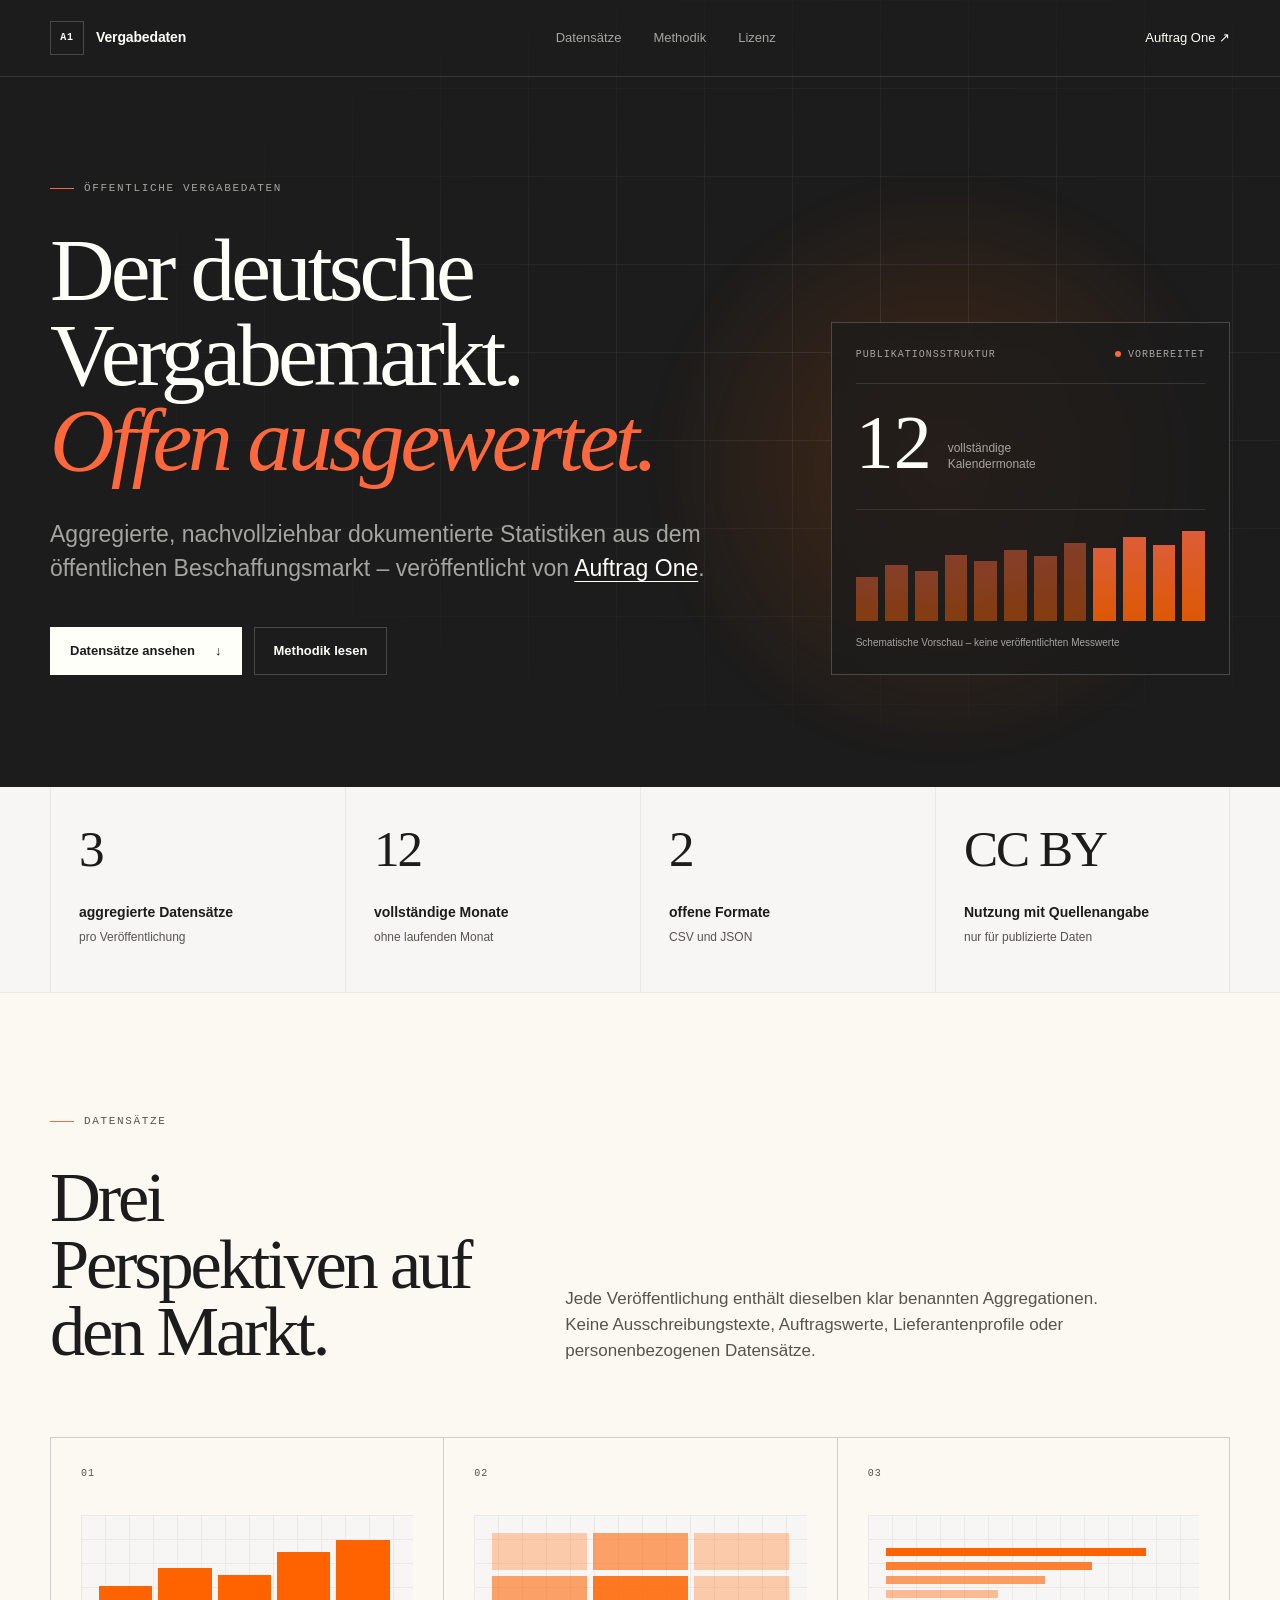
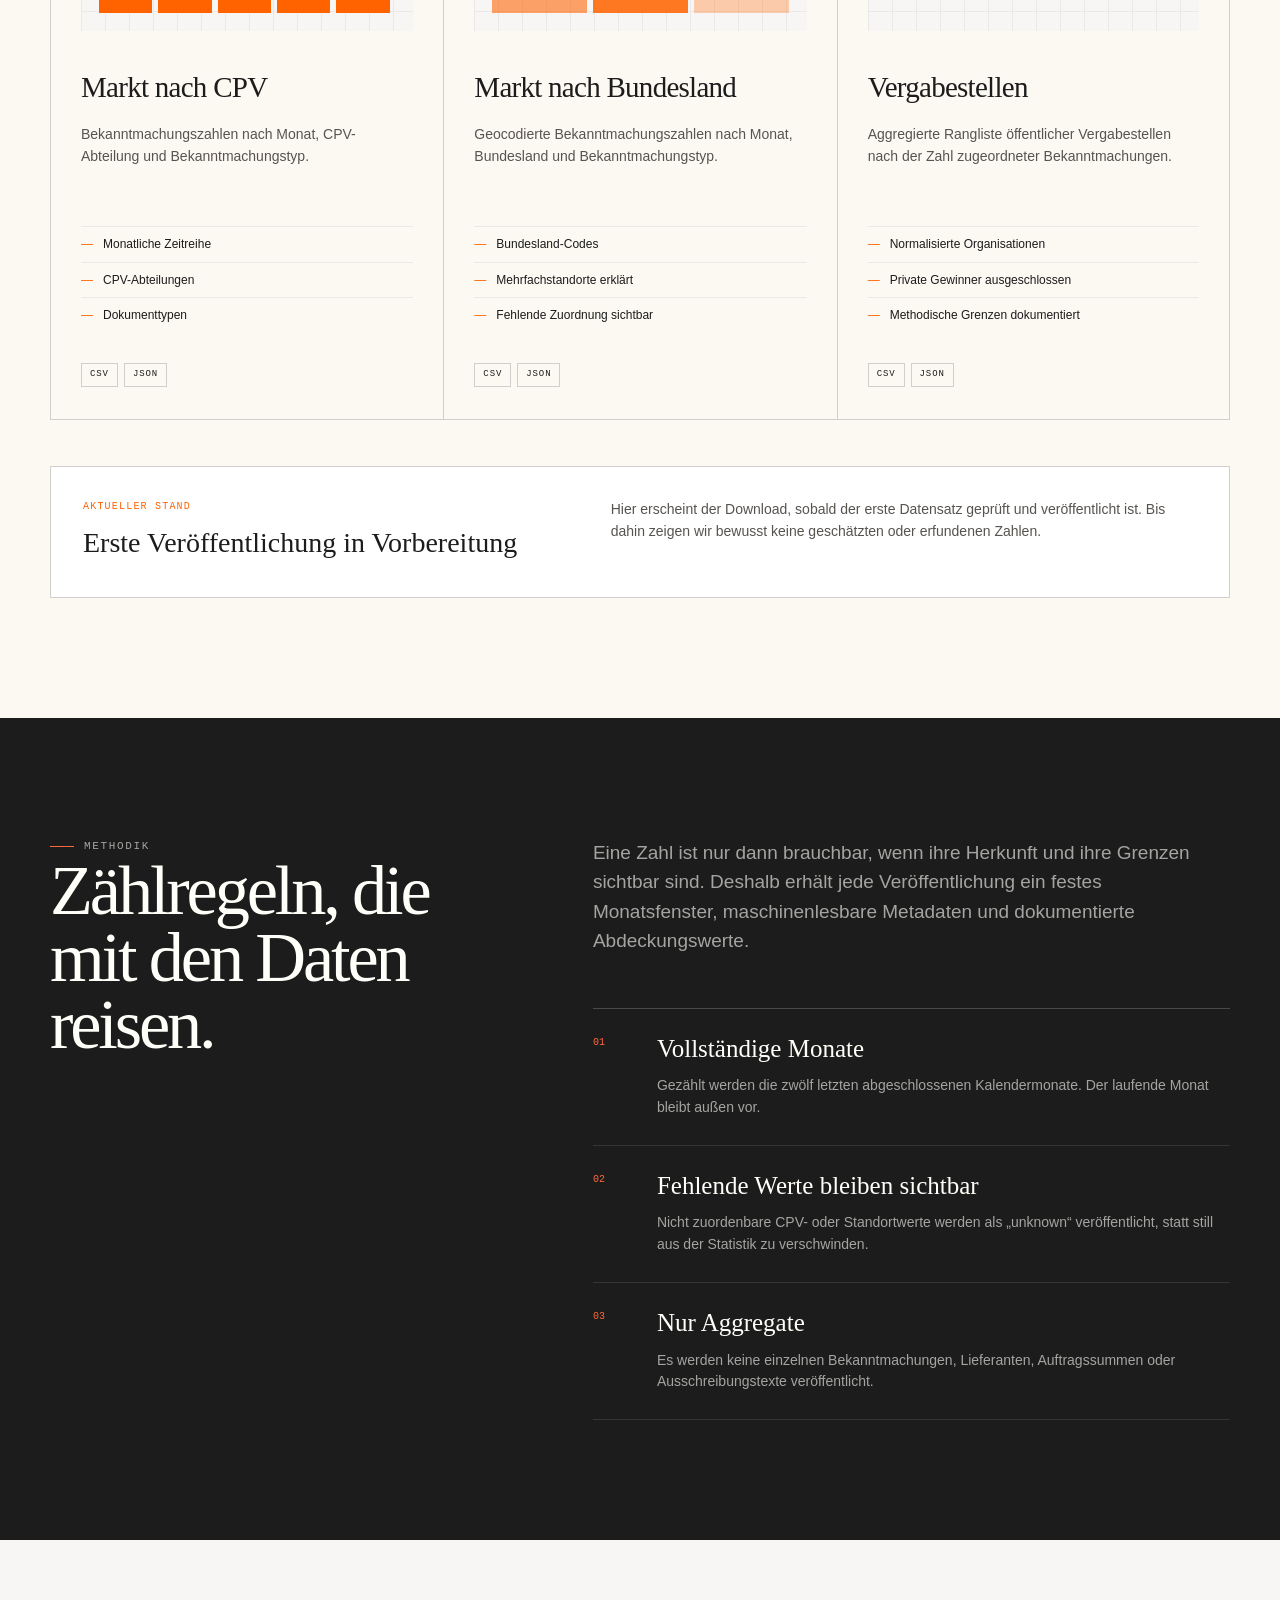
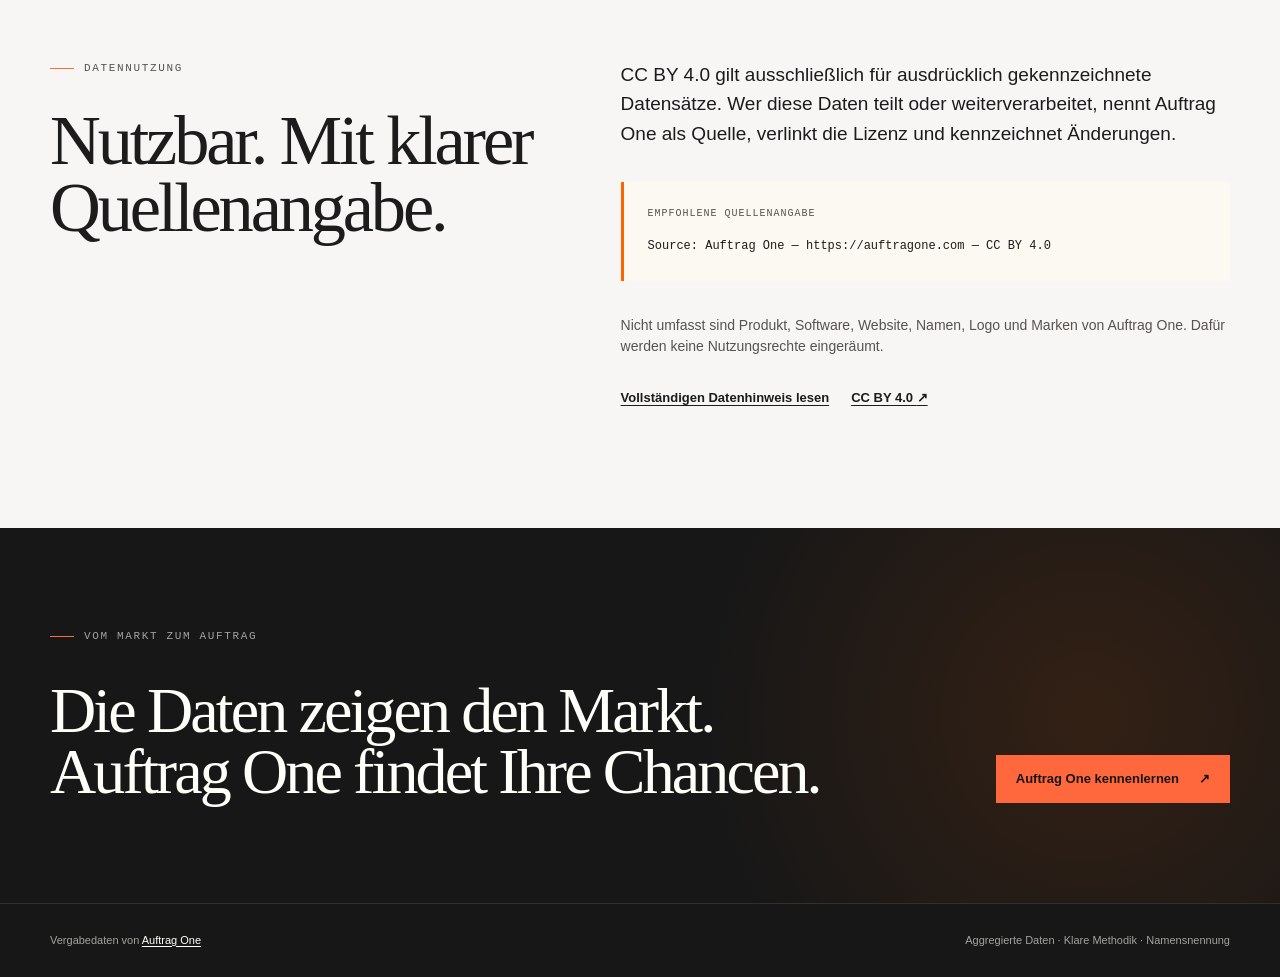
==== index.html @ c35f7dbf "feat: publish Vergabedaten website" ====
<!doctype html>
<html lang="de">
  <head>
    <meta charset="utf-8">
    <meta name="viewport" content="width=device-width, initial-scale=1">
    <title>Vergabedaten – Öffentliche Beschaffung in Zahlen | Auftrag One</title>
    <meta
      name="description"
      content="Offene, aggregierte Vergabedaten zum deutschen Beschaffungsmarkt: Monats-, CPV-, Bundesland- und Vergabestellen-Statistiken von Auftrag One."
    >
    <meta name="robots" content="index, follow, max-image-preview:large">
    <meta name="theme-color" content="#1c1c1c">
    <link rel="icon" href="data:,">
    <link
      rel="canonical"
      href="https://auftrag-one.github.io/vergabedaten/"
    >
    <link rel="stylesheet" href="./styles.css">
    <meta property="og:type" content="website">
    <meta property="og:locale" content="de_DE">
    <meta property="og:site_name" content="Auftrag One Vergabedaten">
    <meta
      property="og:title"
      content="Vergabedaten – Öffentliche Beschaffung in Zahlen"
    >
    <meta
      property="og:description"
      content="Offene, aggregierte Statistiken zum deutschen Vergabemarkt."
    >
    <meta
      property="og:url"
      content="https://auftrag-one.github.io/vergabedaten/"
    >
  </head>
  <body>
    <a class="skip-link" href="#main-content">Zum Inhalt springen</a>

    <header class="site-header" data-tone="ink">
      <div class="shell header-inner">
        <a class="wordmark" href="./" aria-label="Vergabedaten Startseite">
          <span class="wordmark-mark" aria-hidden="true">A1</span>
          <span>Vergabedaten</span>
        </a>

        <nav aria-label="Hauptnavigation">
          <a href="#daten">Datensätze</a>
          <a href="#methodik">Methodik</a>
          <a href="#lizenz">Lizenz</a>
        </nav>

        <a class="product-link" href="https://auftragone.com">
          Auftrag One <span aria-hidden="true">↗</span>
        </a>
      </div>
    </header>

    <main id="main-content">
      <section class="hero" data-tone="ink">
        <div class="hero-grid" aria-hidden="true"></div>
        <div class="hero-glow" aria-hidden="true"></div>

        <div class="shell hero-layout">
          <div class="hero-copy">
            <p class="eyebrow"><span></span> Öffentliche Vergabedaten</p>
            <h1>
              Der deutsche Vergabemarkt.
              <em>Offen ausgewertet.</em>
            </h1>
            <p class="lede">
              Aggregierte, nachvollziehbar dokumentierte Statistiken aus dem
              öffentlichen Beschaffungsmarkt – veröffentlicht von
              <a href="https://auftragone.com">Auftrag One</a>.
            </p>
            <div class="hero-actions">
              <a class="button button-solid" href="#daten">
                Datensätze ansehen <span aria-hidden="true">↓</span>
              </a>
              <a class="button button-ghost" href="#methodik">
                Methodik lesen
              </a>
            </div>
          </div>

          <div class="data-preview" aria-label="Umfang einer Datenveröffentlichung">
            <div class="preview-heading">
              <span>Publikationsstruktur</span>
              <span class="status-dot">vorbereitet</span>
            </div>
            <div class="preview-number">
              <strong>12</strong>
              <span>vollständige<br>Kalendermonate</span>
            </div>
            <div class="preview-bars" aria-hidden="true">
              <i style="--bar: 46%"></i>
              <i style="--bar: 58%"></i>
              <i style="--bar: 52%"></i>
              <i style="--bar: 69%"></i>
              <i style="--bar: 63%"></i>
              <i style="--bar: 74%"></i>
              <i style="--bar: 68%"></i>
              <i style="--bar: 82%"></i>
              <i style="--bar: 76%"></i>
              <i style="--bar: 88%"></i>
              <i style="--bar: 80%"></i>
              <i style="--bar: 94%"></i>
            </div>
            <p class="preview-note">
              Schematische Vorschau – keine veröffentlichten Messwerte
            </p>
          </div>
        </div>
      </section>

      <section class="figures" data-tone="paper" aria-label="Publikationsmerkmale">
        <div class="shell figure-grid">
          <div class="figure">
            <strong>3</strong>
            <span>aggregierte Datensätze</span>
            <small>pro Veröffentlichung</small>
          </div>
          <div class="figure">
            <strong>12</strong>
            <span>vollständige Monate</span>
            <small>ohne laufenden Monat</small>
          </div>
          <div class="figure">
            <strong>2</strong>
            <span>offene Formate</span>
            <small>CSV und JSON</small>
          </div>
          <div class="figure">
            <strong>CC BY</strong>
            <span>Nutzung mit Quellenangabe</span>
            <small>nur für publizierte Daten</small>
          </div>
        </div>
      </section>

      <section class="datasets" id="daten" data-tone="bone">
        <div class="shell">
          <div class="section-heading">
            <p class="eyebrow eyebrow-dark"><span></span> Datensätze</p>
            <h2>Drei Perspektiven auf den Markt.</h2>
            <p>
              Jede Veröffentlichung enthält dieselben klar benannten
              Aggregationen. Keine Ausschreibungstexte, Auftragswerte,
              Lieferantenprofile oder personenbezogenen Datensätze.
            </p>
          </div>

          <div class="dataset-grid">
            <article class="dataset-card">
              <div class="card-index">01</div>
              <div class="card-icon card-icon-bars" aria-hidden="true">
                <i></i><i></i><i></i><i></i><i></i>
              </div>
              <h3>Markt nach CPV</h3>
              <p>
                Bekanntmachungszahlen nach Monat, CPV-Abteilung und
                Bekanntmachungstyp.
              </p>
              <ul>
                <li>Monatliche Zeitreihe</li>
                <li>CPV-Abteilungen</li>
                <li>Dokumenttypen</li>
              </ul>
              <div class="format-row"><span>CSV</span><span>JSON</span></div>
            </article>

            <article class="dataset-card">
              <div class="card-index">02</div>
              <div class="card-icon card-icon-map" aria-hidden="true">
                <i></i><i></i><i></i><i></i><i></i><i></i>
              </div>
              <h3>Markt nach Bundesland</h3>
              <p>
                Geocodierte Bekanntmachungszahlen nach Monat, Bundesland und
                Bekanntmachungstyp.
              </p>
              <ul>
                <li>Bundesland-Codes</li>
                <li>Mehrfachstandorte erklärt</li>
                <li>Fehlende Zuordnung sichtbar</li>
              </ul>
              <div class="format-row"><span>CSV</span><span>JSON</span></div>
            </article>

            <article class="dataset-card">
              <div class="card-index">03</div>
              <div class="card-icon card-icon-rank" aria-hidden="true">
                <i></i><i></i><i></i><i></i>
              </div>
              <h3>Vergabestellen</h3>
              <p>
                Aggregierte Rangliste öffentlicher Vergabestellen nach der
                Zahl zugeordneter Bekanntmachungen.
              </p>
              <ul>
                <li>Normalisierte Organisationen</li>
                <li>Private Gewinner ausgeschlossen</li>
                <li>Methodische Grenzen dokumentiert</li>
              </ul>
              <div class="format-row"><span>CSV</span><span>JSON</span></div>
            </article>
          </div>

          <div class="release-status" data-release-status="preparing">
            <div>
              <p class="status-label">Aktueller Stand</p>
              <h3>Erste Veröffentlichung in Vorbereitung</h3>
            </div>
            <p>
              Hier erscheint der Download, sobald der erste Datensatz geprüft
              und veröffentlicht ist. Bis dahin zeigen wir bewusst keine
              geschätzten oder erfundenen Zahlen.
            </p>
          </div>
        </div>
      </section>

      <section class="method" id="methodik" data-tone="ink">
        <div class="shell method-layout">
          <div class="section-heading section-heading-light">
            <p class="eyebrow"><span></span> Methodik</p>
            <h2>Zählregeln, die mit den Daten reisen.</h2>
          </div>

          <div class="method-copy">
            <p class="method-intro">
              Eine Zahl ist nur dann brauchbar, wenn ihre Herkunft und ihre
              Grenzen sichtbar sind. Deshalb erhält jede Veröffentlichung ein
              festes Monatsfenster, maschinenlesbare Metadaten und dokumentierte
              Abdeckungswerte.
            </p>
            <ol>
              <li>
                <span>01</span>
                <div>
                  <h3>Vollständige Monate</h3>
                  <p>
                    Gezählt werden die zwölf letzten abgeschlossenen
                    Kalendermonate. Der laufende Monat bleibt außen vor.
                  </p>
                </div>
              </li>
              <li>
                <span>02</span>
                <div>
                  <h3>Fehlende Werte bleiben sichtbar</h3>
                  <p>
                    Nicht zuordenbare CPV- oder Standortwerte werden als
                    „unknown“ veröffentlicht, statt still aus der Statistik zu
                    verschwinden.
                  </p>
                </div>
              </li>
              <li>
                <span>03</span>
                <div>
                  <h3>Nur Aggregate</h3>
                  <p>
                    Es werden keine einzelnen Bekanntmachungen, Lieferanten,
                    Auftragssummen oder Ausschreibungstexte veröffentlicht.
                  </p>
                </div>
              </li>
            </ol>
          </div>
        </div>
      </section>

      <section
        class="license-section"
        id="lizenz"
        data-tone="paper"
        data-license="CC-BY-4.0"
      >
        <div class="shell license-layout">
          <div>
            <p class="eyebrow eyebrow-dark"><span></span> Datennutzung</p>
            <h2>Nutzbar. Mit klarer Quellenangabe.</h2>
          </div>

          <div class="license-copy">
            <p>
              CC BY 4.0 gilt ausschließlich für ausdrücklich gekennzeichnete
              Datensätze. Wer diese Daten teilt oder weiterverarbeitet, nennt
              Auftrag One als Quelle, verlinkt die Lizenz und kennzeichnet
              Änderungen.
            </p>

            <div class="attribution">
              <span>Empfohlene Quellenangabe</span>
              <code>Source: Auftrag One — https://auftragone.com — CC BY 4.0</code>
            </div>

            <p class="license-exclusion">
              Nicht umfasst sind Produkt, Software, Website, Namen, Logo und
              Marken von Auftrag One. Dafür werden keine Nutzungsrechte
              eingeräumt.
            </p>

            <div class="license-links">
              <a href="./DATA-LICENSE.md">Vollständigen Datenhinweis lesen</a>
              <a href="https://creativecommons.org/licenses/by/4.0/">
                CC BY 4.0 <span aria-hidden="true">↗</span>
              </a>
            </div>
          </div>
        </div>
      </section>

      <section class="closing" data-tone="ink-deep">
        <div class="shell closing-layout">
          <p class="eyebrow"><span></span> Vom Markt zum Auftrag</p>
          <h2>Die Daten zeigen den Markt. Auftrag One findet Ihre Chancen.</h2>
          <a class="button button-accent" href="https://auftragone.com">
            Auftrag One kennenlernen <span aria-hidden="true">↗</span>
          </a>
        </div>
      </section>
    </main>

    <footer data-tone="ink-deep">
      <div class="shell footer-inner">
        <p>Vergabedaten von <a href="https://auftragone.com">Auftrag One</a></p>
        <p>Aggregierte Daten · Klare Methodik · Namensnennung</p>
      </div>
    </footer>
  </body>
</html>
---- styles.css ----
:root {
  --ink: #1c1c1c;
  --ink-deep: #171717;
  --ink-raised: #292929;
  --paper: #f7f6f5;
  --bone: #fcf8f2;
  --paper-raised: #ffffff;
  --on-ink: #fffffa;
  --on-ink-muted: #fffffa99;
  --on-paper: #1c1c1c;
  --on-paper-muted: #57534f;
  --accent: #ff6300;
  --accent-hot: #ff683d;
  --border-dark: #ffffff1c;
  --border-dark-strong: #ffffff33;
  --border-light: #ebe9e8;
  --border-light-strong: #d1cfce;
  --shell: 1180px;
  --display: ui-serif, "Iowan Old Style", "Baskerville", "Times New Roman", serif;
  --sans: "Arial Narrow", "Helvetica Neue", Helvetica, Arial, sans-serif;
  --mono: ui-monospace, "SFMono-Regular", Consolas, monospace;
}

* {
  box-sizing: border-box;
}

html {
  scroll-behavior: smooth;
}

body {
  margin: 0;
  background: var(--paper);
  color: var(--on-paper);
  font-family: var(--sans);
  font-size: 16px;
  line-height: 1.55;
  text-rendering: optimizeLegibility;
}

a {
  color: inherit;
  text-decoration-thickness: 1px;
  text-underline-offset: 0.2em;
}

a:focus-visible {
  border-radius: 2px;
  outline: 2px solid var(--accent-hot);
  outline-offset: 4px;
}

.shell {
  width: min(calc(100% - 48px), var(--shell));
  margin-inline: auto;
}

.skip-link {
  position: fixed;
  z-index: 100;
  top: 12px;
  left: 12px;
  padding: 10px 14px;
  transform: translateY(-150%);
  background: var(--on-ink);
  color: var(--ink);
  font-weight: 700;
}

.skip-link:focus {
  transform: translateY(0);
}

[data-tone="ink"],
[data-tone="ink-deep"] {
  color: var(--on-ink);
}

.site-header {
  position: absolute;
  z-index: 10;
  inset: 0 0 auto;
  border-bottom: 1px solid var(--border-dark);
}

.header-inner {
  display: flex;
  min-height: 76px;
  align-items: center;
  justify-content: space-between;
  gap: 32px;
}

.wordmark {
  display: inline-flex;
  align-items: center;
  gap: 12px;
  font-size: 14px;
  font-weight: 650;
  letter-spacing: -0.01em;
  text-decoration: none;
}

.wordmark-mark {
  display: grid;
  width: 34px;
  height: 34px;
  place-items: center;
  border: 1px solid var(--border-dark-strong);
  font-family: var(--mono);
  font-size: 10px;
  letter-spacing: 0.08em;
}

nav {
  display: flex;
  gap: 32px;
}

nav a,
.product-link {
  color: var(--on-ink-muted);
  font-size: 13px;
  text-decoration: none;
  transition: color 180ms ease;
}

nav a:hover,
.product-link:hover {
  color: var(--on-ink);
}

.product-link {
  color: var(--on-ink);
}

.hero {
  position: relative;
  isolation: isolate;
  min-height: 760px;
  overflow: hidden;
  padding: 180px 0 112px;
  background: var(--ink);
}

.hero-grid {
  position: absolute;
  z-index: -2;
  inset: 0;
  background-image:
    linear-gradient(to right, var(--border-dark) 1px, transparent 1px),
    linear-gradient(to bottom, var(--border-dark) 1px, transparent 1px);
  background-size: 88px 88px;
  mask-image: radial-gradient(ellipse at 70% 45%, black 5%, transparent 68%);
  opacity: 0.72;
}

.hero-glow {
  position: absolute;
  z-index: -1;
  top: 20%;
  right: 2%;
  width: 620px;
  aspect-ratio: 1;
  border-radius: 50%;
  background: radial-gradient(circle, rgb(255 99 0 / 18%), transparent 67%);
  filter: blur(12px);
}

.hero-layout {
  display: grid;
  grid-template-columns: minmax(0, 1.25fr) minmax(320px, 0.75fr);
  align-items: end;
  gap: clamp(64px, 9vw, 128px);
}

.eyebrow {
  display: flex;
  align-items: center;
  gap: 10px;
  margin: 0 0 30px;
  color: var(--on-ink-muted);
  font-family: var(--mono);
  font-size: 11px;
  letter-spacing: 0.15em;
  text-transform: uppercase;
}

.eyebrow span {
  width: 24px;
  height: 1px;
  background: var(--accent-hot);
}

.hero h1,
.section-heading h2,
.method h2,
.license-section h2,
.closing h2 {
  margin: 0;
  font-family: var(--display);
  font-weight: 400;
  letter-spacing: -0.045em;
  line-height: 0.95;
}

.hero h1 {
  max-width: 780px;
  font-size: clamp(54px, 7vw, 100px);
}

.hero h1 em {
  display: block;
  color: var(--accent-hot);
  font-style: italic;
}

.lede {
  max-width: 670px;
  margin: 36px 0 0;
  color: var(--on-ink-muted);
  font-size: clamp(18px, 2vw, 23px);
  line-height: 1.45;
}

.lede a {
  color: var(--on-ink);
}

.hero-actions {
  display: flex;
  flex-wrap: wrap;
  gap: 12px;
  margin-top: 42px;
}

.button {
  display: inline-flex;
  min-height: 48px;
  align-items: center;
  justify-content: center;
  gap: 20px;
  padding: 12px 19px;
  border: 1px solid transparent;
  font-size: 13px;
  font-weight: 650;
  text-decoration: none;
  transition:
    background 180ms ease,
    border-color 180ms ease,
    color 180ms ease,
    transform 180ms ease;
}

.button:hover {
  transform: translateY(-2px);
}

.button-solid {
  background: var(--on-ink);
  color: var(--ink);
}

.button-solid:hover {
  background: var(--accent-hot);
}

.button-ghost {
  border-color: var(--border-dark-strong);
  color: var(--on-ink);
}

.button-ghost:hover {
  border-color: var(--on-ink-muted);
}

.data-preview {
  min-width: 0;
  padding: 24px;
  border: 1px solid var(--border-dark-strong);
  background: rgb(28 28 28 / 74%);
  backdrop-filter: blur(12px);
}

.preview-heading {
  display: flex;
  justify-content: space-between;
  gap: 20px;
  padding-bottom: 20px;
  border-bottom: 1px solid var(--border-dark);
  color: var(--on-ink-muted);
  font-family: var(--mono);
  font-size: 10px;
  letter-spacing: 0.1em;
  text-transform: uppercase;
}

.status-dot::before {
  display: inline-block;
  width: 6px;
  height: 6px;
  margin-right: 7px;
  border-radius: 50%;
  background: var(--accent-hot);
  content: "";
}

.preview-number {
  display: flex;
  align-items: end;
  gap: 16px;
  margin-top: 28px;
}

.preview-number strong {
  font-family: var(--display);
  font-size: 76px;
  font-weight: 400;
  line-height: 0.8;
}

.preview-number span {
  color: var(--on-ink-muted);
  font-size: 12px;
  line-height: 1.35;
}

.preview-bars {
  display: flex;
  height: 112px;
  align-items: end;
  gap: 7px;
  margin-top: 36px;
  padding-top: 16px;
  border-top: 1px solid var(--border-dark);
}

.preview-bars i {
  width: 100%;
  height: var(--bar);
  background: linear-gradient(to top, var(--accent), var(--accent-hot));
  opacity: 0.45;
}

.preview-bars i:nth-child(n + 9) {
  opacity: 0.85;
}

.preview-note {
  margin: 14px 0 0;
  color: var(--on-ink-muted);
  font-size: 10px;
}

.figures {
  border-bottom: 1px solid var(--border-light);
  background: var(--paper);
}

.figure-grid {
  display: grid;
  grid-template-columns: repeat(4, 1fr);
}

.figure {
  min-height: 205px;
  padding: 36px 28px;
  border-left: 1px solid var(--border-light);
}

.figure:last-child {
  border-right: 1px solid var(--border-light);
}

.figure strong,
.figure span,
.figure small {
  display: block;
}

.figure strong {
  margin-bottom: 28px;
  font-family: var(--display);
  font-size: clamp(38px, 4vw, 54px);
  font-weight: 400;
  letter-spacing: -0.04em;
  line-height: 1;
}

.figure span {
  font-size: 14px;
  font-weight: 650;
}

.figure small {
  margin-top: 4px;
  color: var(--on-paper-muted);
  font-size: 12px;
}

.datasets {
  padding: 120px 0;
  background: var(--bone);
}

.section-heading {
  display: grid;
  grid-template-columns: minmax(0, 0.8fr) minmax(320px, 1.2fr);
  align-items: end;
  gap: 32px 72px;
}

.section-heading .eyebrow {
  grid-column: 1 / -1;
  margin-bottom: 2px;
}

.eyebrow-dark {
  color: var(--on-paper-muted);
}

.section-heading h2,
.method h2,
.license-section h2 {
  font-size: clamp(46px, 5.5vw, 76px);
}

.section-heading > p:last-child {
  max-width: 570px;
  margin: 0;
  color: var(--on-paper-muted);
  font-size: 17px;
}

.dataset-grid {
  display: grid;
  grid-template-columns: repeat(3, 1fr);
  margin-top: 72px;
  border-top: 1px solid var(--border-light-strong);
  border-bottom: 1px solid var(--border-light-strong);
}

.dataset-card {
  display: flex;
  min-width: 0;
  flex-direction: column;
  padding: 28px 30px 32px;
  border-left: 1px solid var(--border-light-strong);
}

.dataset-card:last-child {
  border-right: 1px solid var(--border-light-strong);
}

.card-index {
  color: var(--on-paper-muted);
  font-family: var(--mono);
  font-size: 10px;
  letter-spacing: 0.1em;
}

.card-icon {
  display: flex;
  height: 116px;
  align-items: end;
  gap: 6px;
  margin: 34px 0;
  padding: 18px;
  background:
    linear-gradient(to right, var(--border-light) 1px, transparent 1px),
    linear-gradient(to bottom, var(--border-light) 1px, transparent 1px);
  background-color: var(--paper);
  background-size: 24px 24px;
}

.card-icon i {
  display: block;
  background: var(--accent);
}

.card-icon-bars i {
  width: 18%;
}

.card-icon-bars i:nth-child(1) { height: 34%; }
.card-icon-bars i:nth-child(2) { height: 57%; }
.card-icon-bars i:nth-child(3) { height: 48%; }
.card-icon-bars i:nth-child(4) { height: 76%; }
.card-icon-bars i:nth-child(5) { height: 91%; }

.card-icon-map {
  display: grid;
  grid-template-columns: repeat(3, 1fr);
  align-items: stretch;
}

.card-icon-map i {
  opacity: 0.3;
}

.card-icon-map i:nth-child(2),
.card-icon-map i:nth-child(4) {
  opacity: 0.58;
}

.card-icon-map i:nth-child(5) {
  opacity: 0.86;
}

.card-icon-rank {
  flex-direction: column;
  align-items: start;
  justify-content: center;
}

.card-icon-rank i {
  height: 8px;
}

.card-icon-rank i:nth-child(1) { width: 88%; }
.card-icon-rank i:nth-child(2) { width: 70%; opacity: 0.8; }
.card-icon-rank i:nth-child(3) { width: 54%; opacity: 0.6; }
.card-icon-rank i:nth-child(4) { width: 38%; opacity: 0.4; }

.dataset-card h3 {
  margin: 0;
  font-family: var(--display);
  font-size: 29px;
  font-weight: 400;
  letter-spacing: -0.025em;
}

.dataset-card > p {
  min-height: 78px;
  margin: 14px 0 24px;
  color: var(--on-paper-muted);
  font-size: 14px;
}

.dataset-card ul {
  margin: 0 0 30px;
  padding: 0;
  list-style: none;
}

.dataset-card li {
  padding: 8px 0;
  border-top: 1px solid var(--border-light);
  font-size: 12px;
}

.dataset-card li::before {
  margin-right: 10px;
  color: var(--accent);
  content: "—";
}

.format-row {
  display: flex;
  gap: 6px;
  margin-top: auto;
}

.format-row span {
  padding: 4px 8px;
  border: 1px solid var(--border-light-strong);
  font-family: var(--mono);
  font-size: 9px;
  letter-spacing: 0.1em;
}

.release-status {
  display: grid;
  grid-template-columns: minmax(280px, 0.9fr) minmax(320px, 1.1fr);
  gap: 48px;
  margin-top: 46px;
  padding: 32px;
  border: 1px solid var(--border-light-strong);
  background: var(--paper-raised);
}

.status-label {
  margin: 0 0 7px;
  color: var(--accent);
  font-family: var(--mono);
  font-size: 10px;
  letter-spacing: 0.12em;
  text-transform: uppercase;
}

.release-status h3 {
  margin: 0;
  font-family: var(--display);
  font-size: 28px;
  font-weight: 400;
}

.release-status > p {
  margin: 0;
  color: var(--on-paper-muted);
  font-size: 14px;
}

.method {
  padding: 120px 0;
  background: var(--ink);
}

.method-layout {
  display: grid;
  grid-template-columns: minmax(0, 0.85fr) minmax(420px, 1.15fr);
  gap: 72px;
}

.section-heading-light {
  display: block;
}

.section-heading-light h2 {
  max-width: 520px;
}

.method-intro {
  margin: 0 0 52px;
  color: var(--on-ink-muted);
  font-size: 19px;
}

.method-copy ol {
  margin: 0;
  padding: 0;
  border-top: 1px solid var(--border-dark-strong);
  list-style: none;
}

.method-copy li {
  display: grid;
  grid-template-columns: 44px 1fr;
  gap: 20px;
  padding: 26px 0;
  border-bottom: 1px solid var(--border-dark);
}

.method-copy li > span {
  color: var(--accent-hot);
  font-family: var(--mono);
  font-size: 10px;
}

.method-copy h3 {
  margin: -5px 0 7px;
  font-family: var(--display);
  font-size: 25px;
  font-weight: 400;
}

.method-copy li p {
  margin: 0;
  color: var(--on-ink-muted);
  font-size: 14px;
}

.license-section {
  padding: 120px 0;
  background: var(--paper);
}

.license-layout {
  display: grid;
  grid-template-columns: minmax(0, 0.9fr) minmax(420px, 1.1fr);
  gap: 72px;
}

.license-copy > p:first-child {
  margin-top: 0;
  font-size: 19px;
}

.attribution {
  margin: 34px 0;
  padding: 24px;
  border-left: 3px solid var(--accent);
  background: var(--bone);
}

.attribution span {
  display: block;
  margin-bottom: 10px;
  color: var(--on-paper-muted);
  font-family: var(--mono);
  font-size: 10px;
  letter-spacing: 0.1em;
  text-transform: uppercase;
}

.attribution code {
  overflow-wrap: anywhere;
  font-family: var(--mono);
  font-size: 12px;
}

.license-exclusion {
  color: var(--on-paper-muted);
  font-size: 14px;
}

.license-links {
  display: flex;
  flex-wrap: wrap;
  gap: 22px;
  margin-top: 30px;
  font-size: 13px;
  font-weight: 650;
}

.closing {
  padding: 100px 0;
  background:
    radial-gradient(circle at 85% 50%, rgb(255 99 0 / 12%), transparent 35%),
    var(--ink-deep);
}

.closing-layout {
  display: grid;
  grid-template-columns: 1fr auto;
  align-items: end;
  gap: 32px;
}

.closing .eyebrow {
  grid-column: 1 / -1;
  margin-bottom: 4px;
}

.closing h2 {
  max-width: 810px;
  font-size: clamp(44px, 5vw, 70px);
}

.button-accent {
  background: var(--accent-hot);
  color: var(--ink-deep);
}

.button-accent:hover {
  background: var(--on-ink);
}

footer {
  padding: 28px 0;
  border-top: 1px solid var(--border-dark);
  background: var(--ink-deep);
}

.footer-inner {
  display: flex;
  justify-content: space-between;
  gap: 24px;
  color: var(--on-ink-muted);
  font-size: 11px;
}

.footer-inner p {
  margin: 0;
}

.footer-inner a {
  color: var(--on-ink);
}

@media (max-width: 900px) {
  nav {
    display: none;
  }

  .hero {
    min-height: auto;
    padding-top: 150px;
  }

  .hero-layout,
  .method-layout,
  .license-layout {
    grid-template-columns: 1fr;
  }

  .hero-layout {
    align-items: stretch;
  }

  .data-preview {
    max-width: 520px;
  }

  .figure-grid {
    grid-template-columns: repeat(2, 1fr);
  }

  .figure:nth-child(3) {
    border-top: 1px solid var(--border-light);
  }

  .figure:nth-child(4) {
    border-top: 1px solid var(--border-light);
    border-right: 1px solid var(--border-light);
  }

  .section-heading {
    grid-template-columns: 1fr;
  }

  .dataset-grid {
    grid-template-columns: 1fr;
  }

  .dataset-card {
    border-right: 1px solid var(--border-light-strong);
    border-bottom: 1px solid var(--border-light-strong);
  }

  .dataset-card:last-child {
    border-bottom: 0;
  }

  .dataset-card > p {
    min-height: auto;
  }

  .closing-layout {
    grid-template-columns: 1fr;
    align-items: start;
  }
}

@media (max-width: 620px) {
  .shell {
    width: min(calc(100% - 32px), var(--shell));
  }

  .header-inner {
    min-height: 66px;
  }

  .wordmark-mark {
    width: 30px;
    height: 30px;
  }

  .product-link {
    font-size: 11px;
  }

  .hero {
    padding: 128px 0 76px;
  }

  .hero h1 {
    font-size: clamp(48px, 15vw, 68px);
  }

  .lede {
    font-size: 18px;
  }

  .hero-actions .button {
    width: 100%;
  }

  .figure {
    min-height: 170px;
    padding: 28px 18px;
  }

  .figure strong {
    margin-bottom: 22px;
    font-size: 38px;
  }

  .figure span {
    font-size: 12px;
  }

  .datasets,
  .method,
  .license-section {
    padding: 80px 0;
  }

  .section-heading h2,
  .method h2,
  .license-section h2,
  .closing h2 {
    font-size: 44px;
  }

  .dataset-grid {
    margin-top: 48px;
  }

  .release-status {
    grid-template-columns: 1fr;
    gap: 22px;
    padding: 24px;
  }

  .method-layout,
  .license-layout {
    gap: 48px;
  }

  .closing {
    padding: 76px 0;
  }

  .footer-inner {
    flex-direction: column;
  }
}

@media (prefers-reduced-motion: reduce) {
  html {
    scroll-behavior: auto;
  }

  *,
  *::before,
  *::after {
    scroll-behavior: auto !important;
    transition-duration: 0.01ms !important;
  }
}
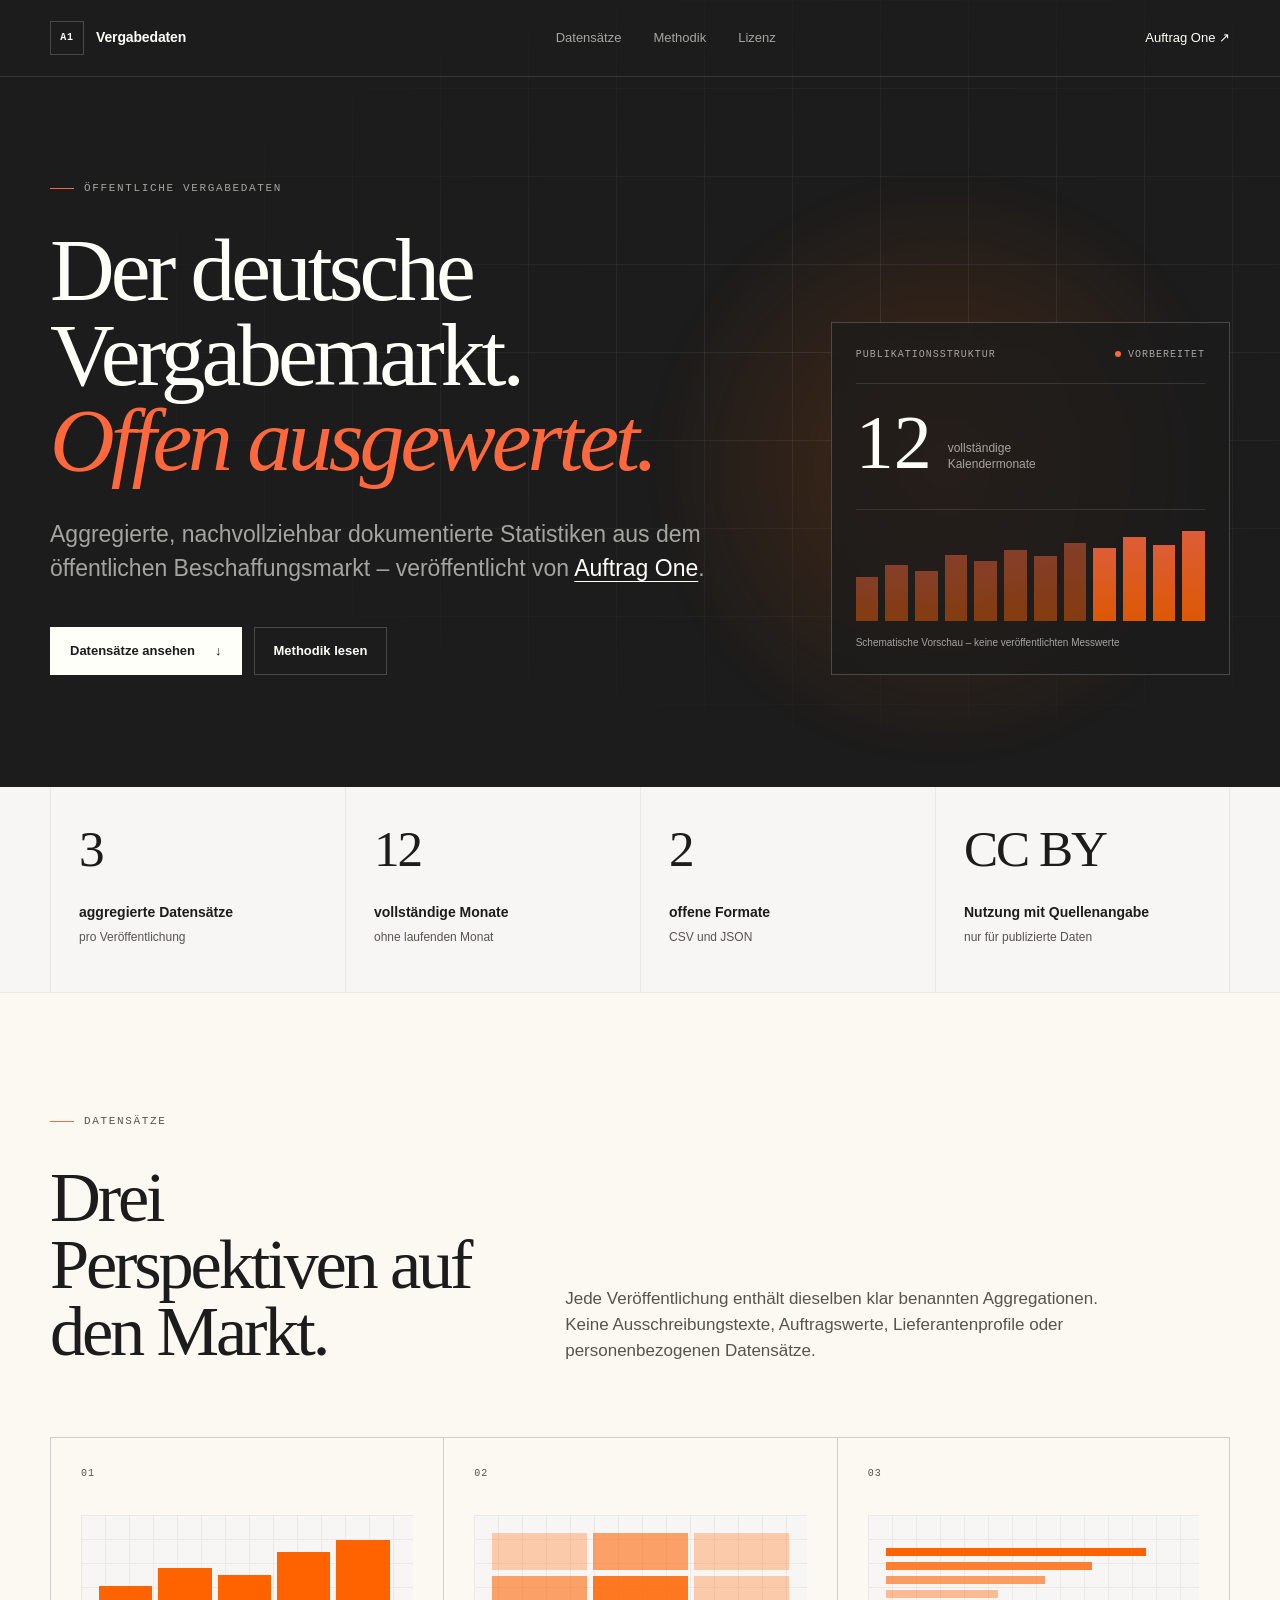
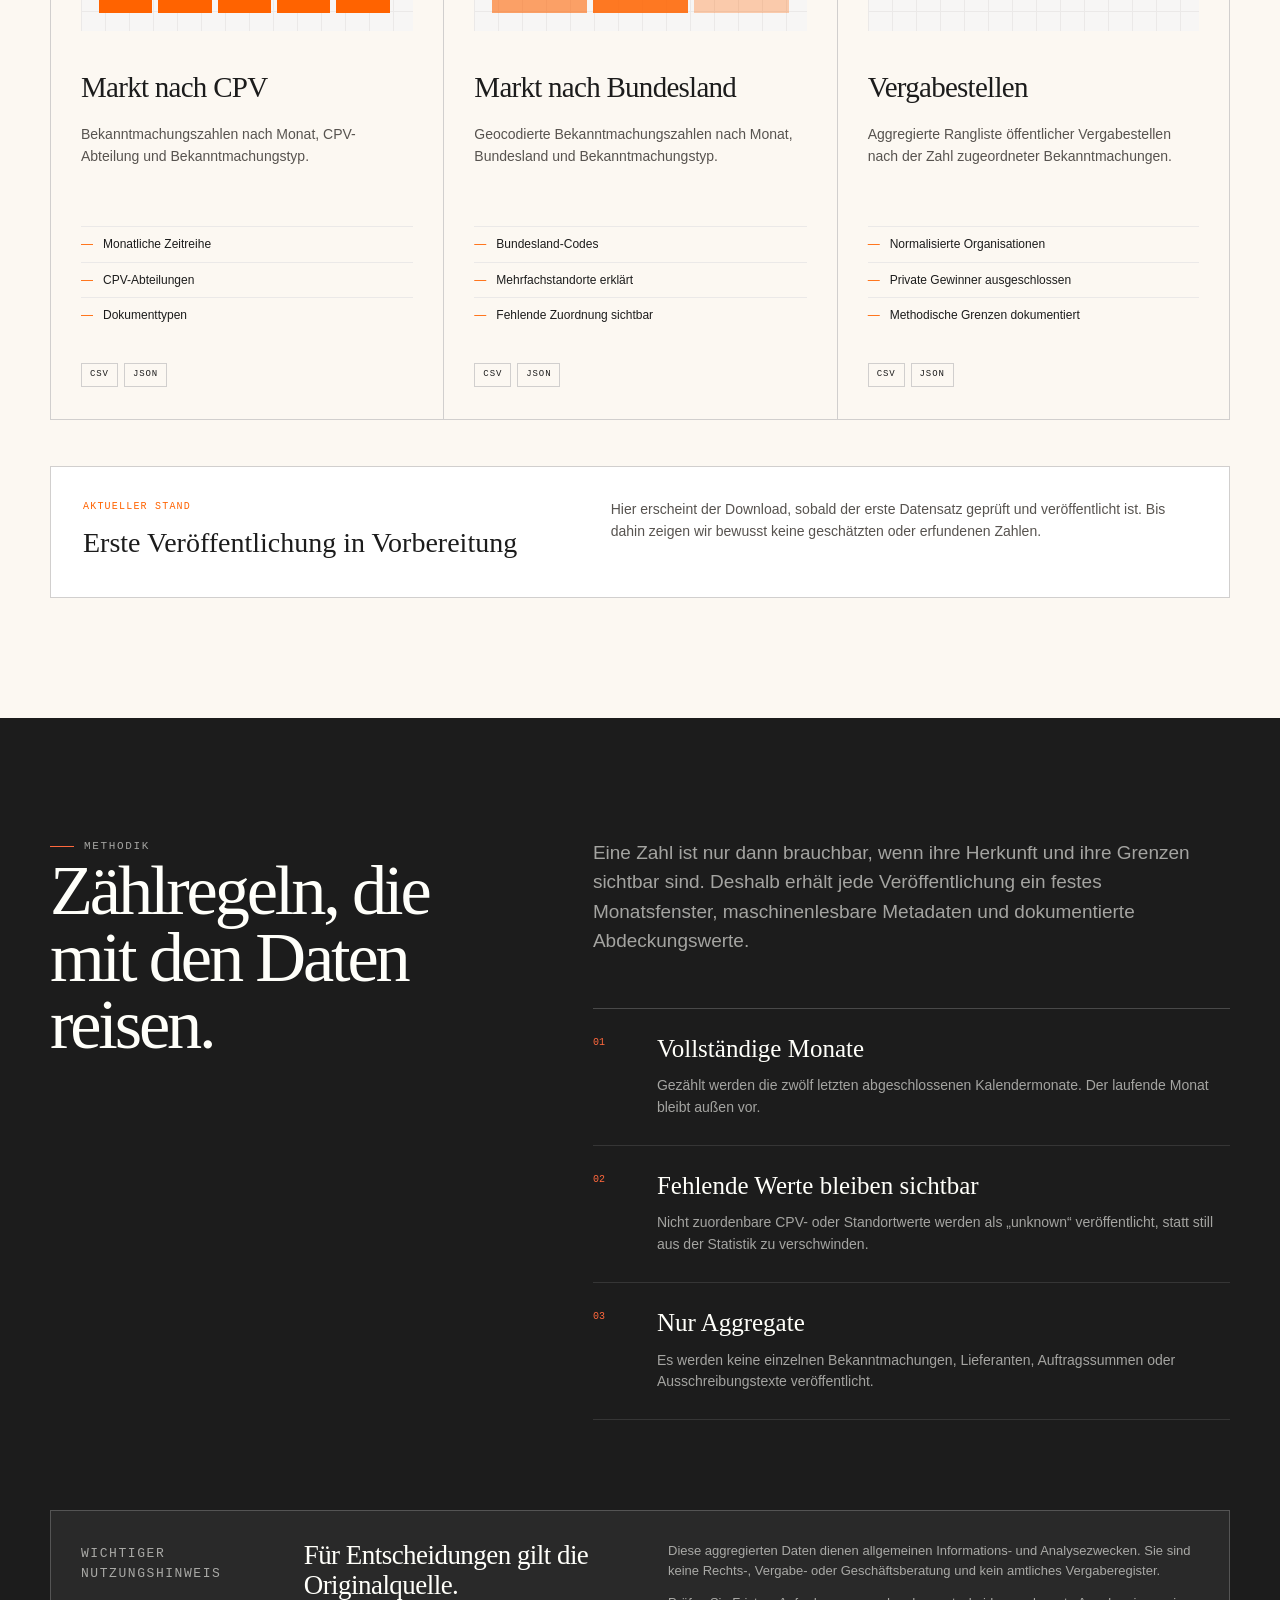
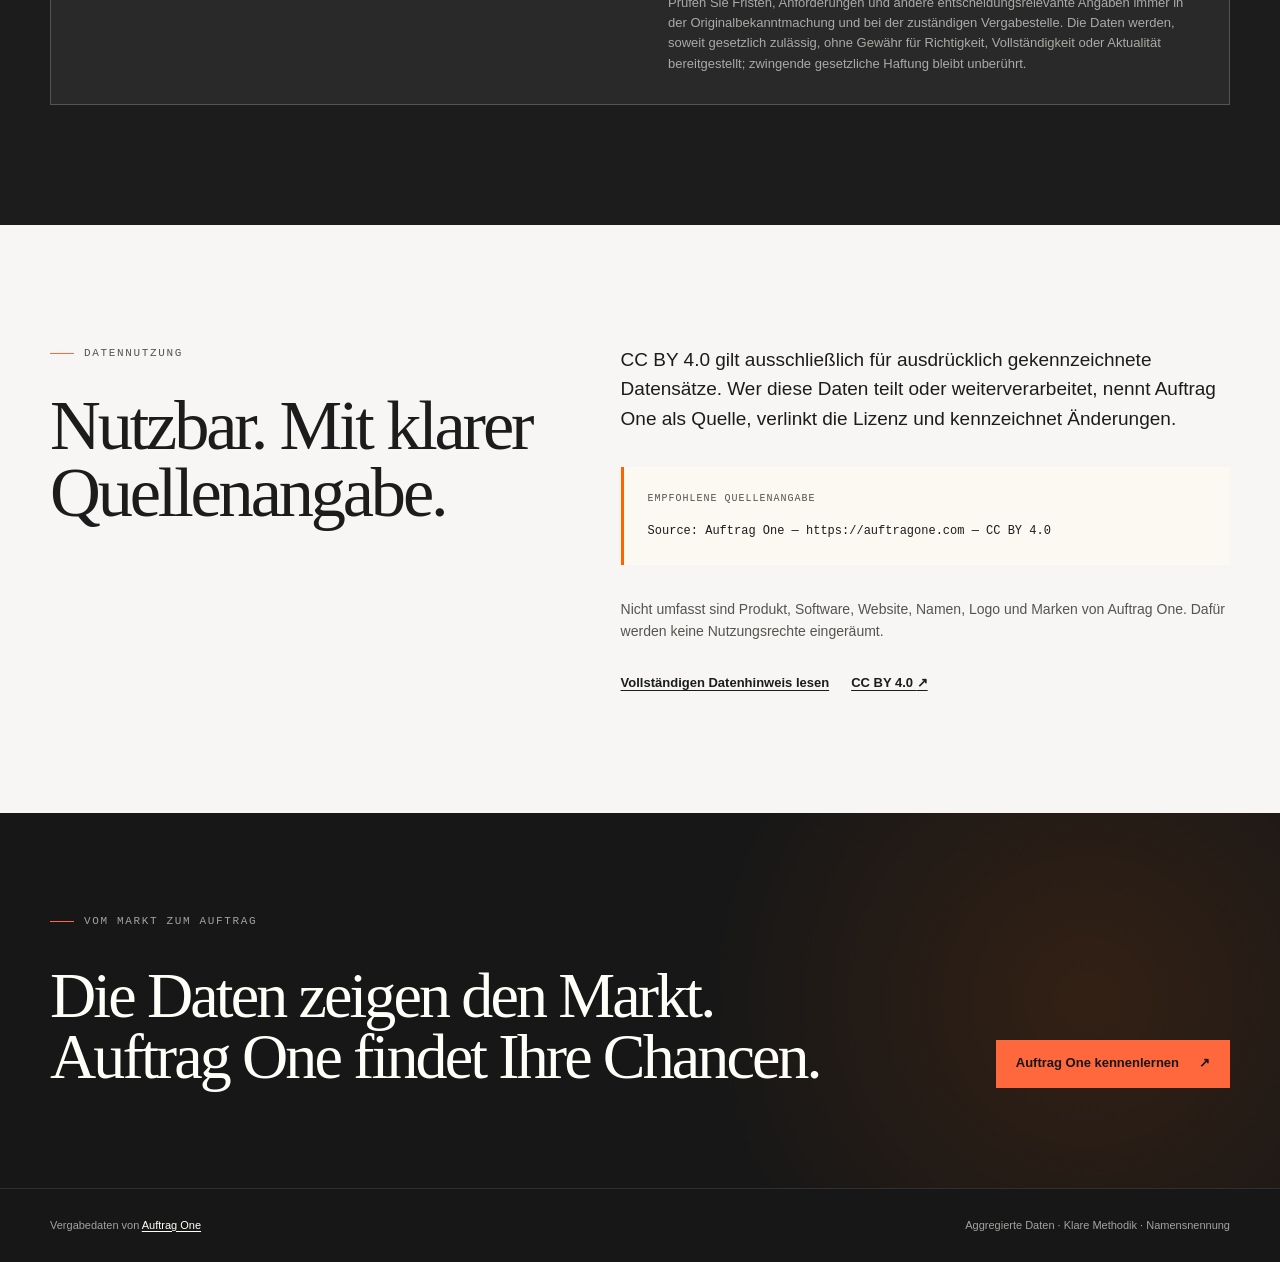
==== commit be4afdb1: "docs: add data-use safeguards" ====
--- a/index.html
+++ b/index.html
@@ -266,6 +266,26 @@
               </li>
             </ol>
           </div>
+
+          <aside class="safety-note" aria-label="Wichtiger Nutzungshinweis">
+            <p class="status-label">Wichtiger Nutzungshinweis</p>
+            <h3>Für Entscheidungen gilt die Originalquelle.</h3>
+            <div>
+              <p>
+                Diese aggregierten Daten dienen allgemeinen Informations- und
+                Analysezwecken. Sie sind keine Rechts-, Vergabe- oder
+                Geschäftsberatung und kein amtliches Vergaberegister.
+              </p>
+              <p>
+                Prüfen Sie Fristen, Anforderungen und andere
+                entscheidungsrelevante Angaben immer in der
+                Originalbekanntmachung und bei der zuständigen Vergabestelle.
+                Die Daten werden, soweit gesetzlich zulässig, ohne Gewähr für
+                Richtigkeit, Vollständigkeit oder Aktualität bereitgestellt;
+                zwingende gesetzliche Haftung bleibt unberührt.
+              </p>
+            </div>
+          </aside>
         </div>
       </section>
 
--- a/styles.css
+++ b/styles.css
@@ -661,6 +661,40 @@
   font-size: 14px;
 }
 
+.safety-note {
+  display: grid;
+  grid-column: 1 / -1;
+  grid-template-columns: 0.55fr 0.95fr 1.5fr;
+  gap: 28px;
+  margin-top: 18px;
+  padding: 30px;
+  border: 1px solid var(--border-dark-strong);
+  background: var(--ink-raised);
+}
+
+.safety-note .status-label {
+  margin-top: 3px;
+}
+
+.safety-note h3 {
+  margin: 0;
+  font-family: var(--display);
+  font-size: 27px;
+  font-weight: 400;
+  letter-spacing: -0.02em;
+  line-height: 1.1;
+}
+
+.safety-note p {
+  margin: 0;
+  color: var(--on-ink-muted);
+  font-size: 13px;
+}
+
+.safety-note p + p {
+  margin-top: 12px;
+}
+
 .license-section {
   padding: 120px 0;
   background: var(--paper);
@@ -785,6 +819,10 @@
     grid-template-columns: 1fr;
   }
 
+  .safety-note {
+    grid-template-columns: 1fr;
+  }
+
   .hero-layout {
     align-items: stretch;
   }
@@ -909,6 +947,10 @@
     gap: 48px;
   }
 
+  .safety-note {
+    padding: 24px;
+  }
+
   .closing {
     padding: 76px 0;
   }
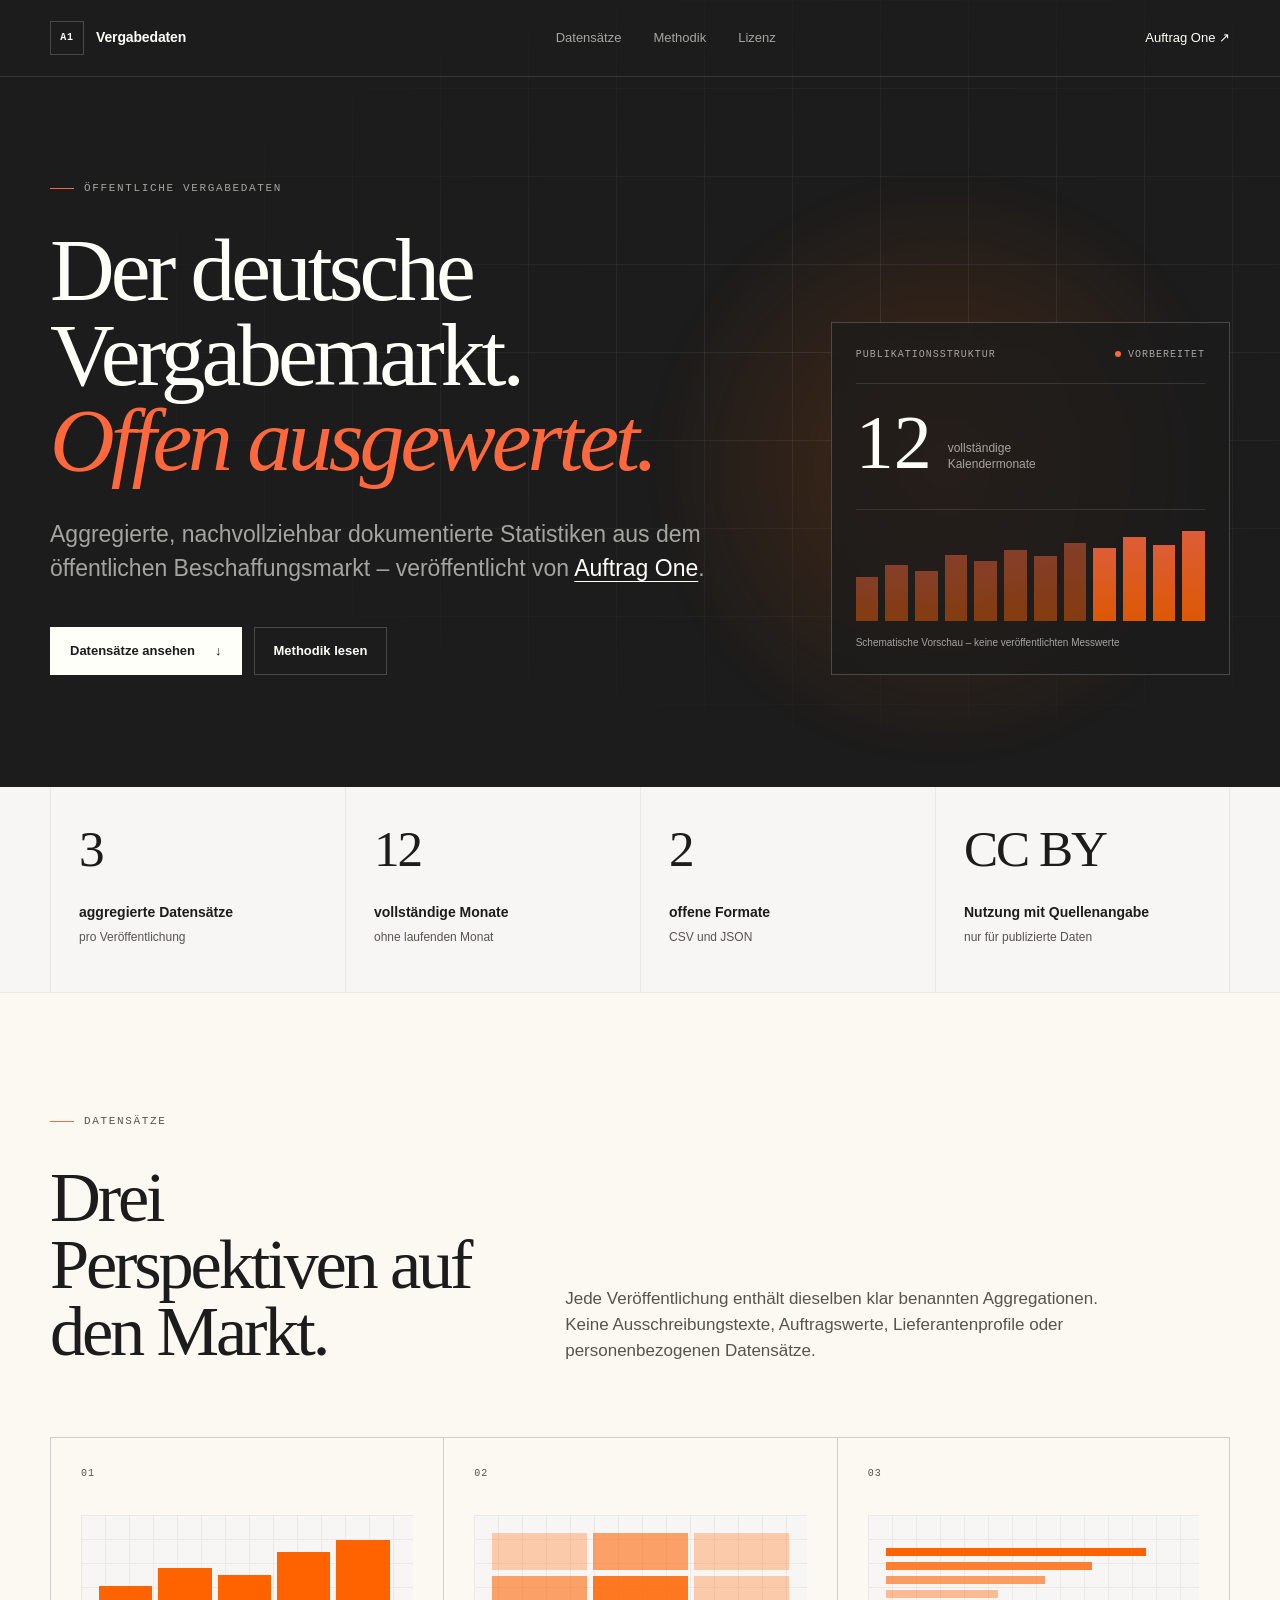
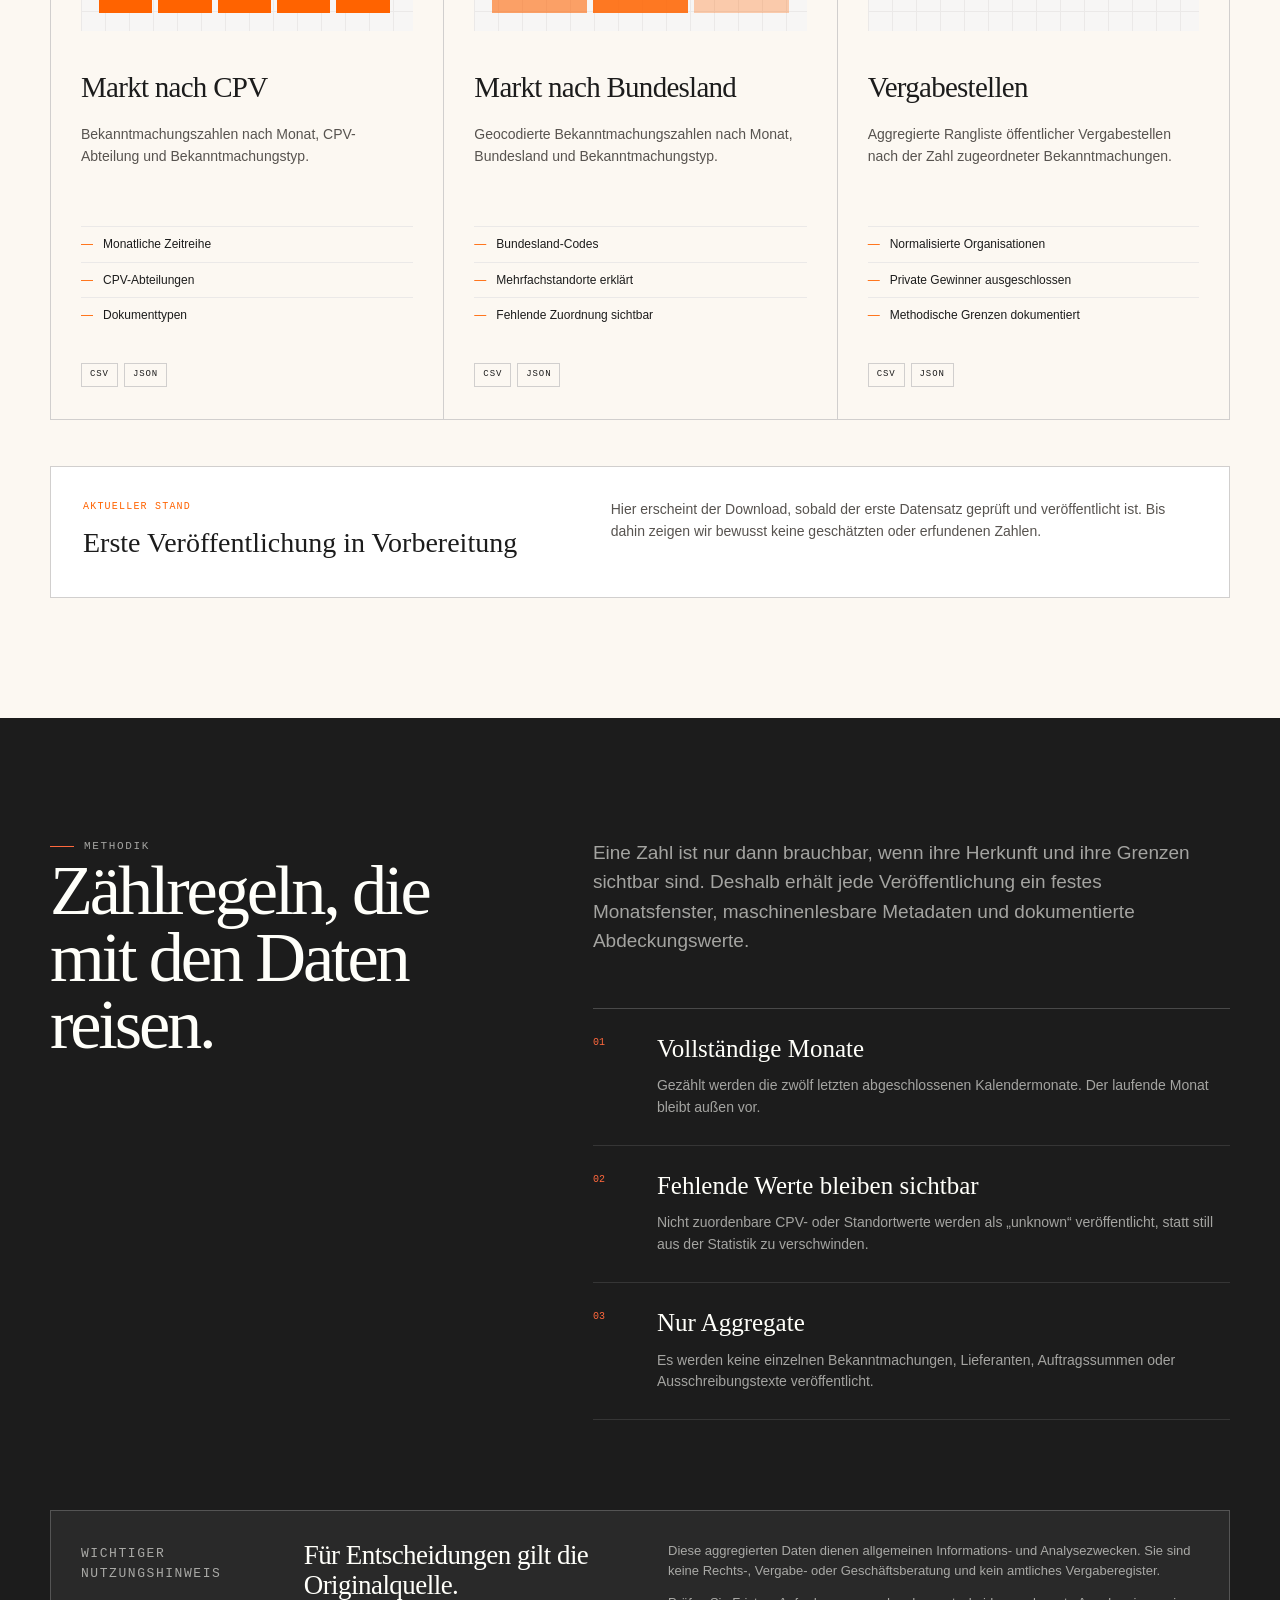
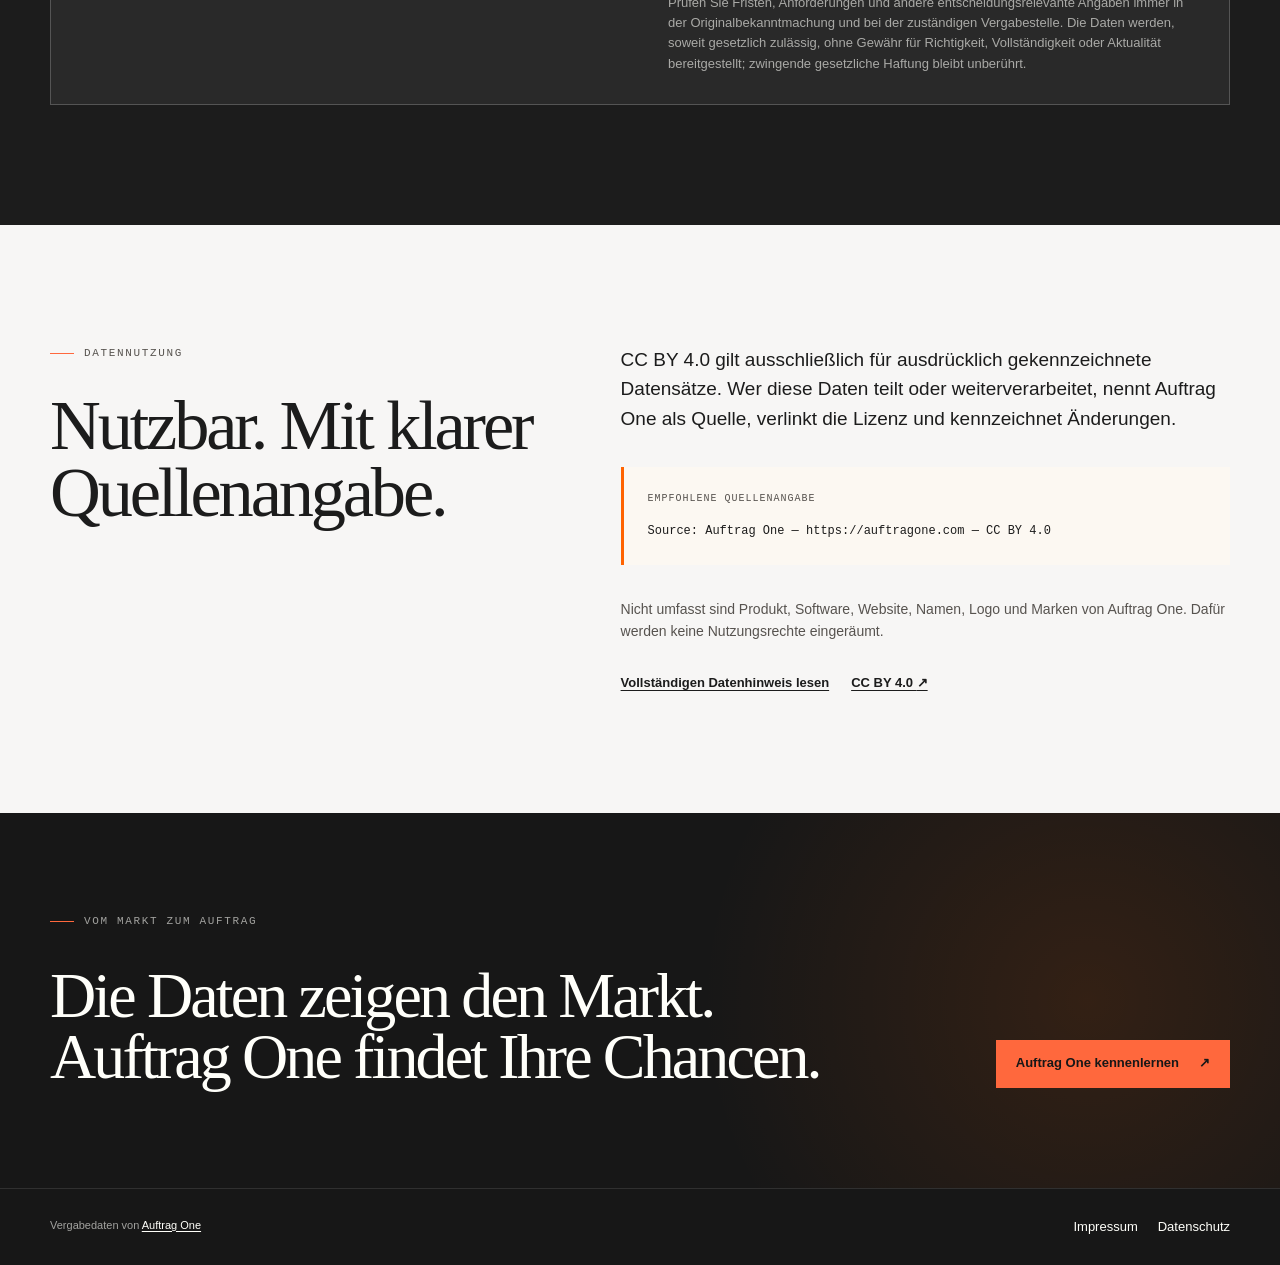
==== commit 3e1214fe: "fix(legal): gate public data releases Add direct imprint and GitHub Pages privacy disclosures. Ident" ====
--- a/index.html
+++ b/index.html
@@ -344,7 +344,10 @@
     <footer data-tone="ink-deep">
       <div class="shell footer-inner">
         <p>Vergabedaten von <a href="https://auftragone.com">Auftrag One</a></p>
-        <p>Aggregierte Daten · Klare Methodik · Namensnennung</p>
+        <nav class="footer-legal" aria-label="Rechtliche Hinweise">
+          <a href="./impressum.html">Impressum</a>
+          <a href="./datenschutz.html">Datenschutz</a>
+        </nav>
       </div>
     </footer>
   </body>
--- a/styles.css
+++ b/styles.css
@@ -803,8 +803,67 @@
   color: var(--on-ink);
 }
 
+.footer-legal {
+  gap: 20px;
+}
+
+.legal-page .site-header {
+  position: static;
+  background: var(--ink);
+}
+
+.legal-main {
+  min-height: calc(100vh - 190px);
+  padding: 90px 0 120px;
+  background: var(--paper);
+}
+
+.legal-document {
+  max-width: 760px;
+}
+
+.legal-document .eyebrow {
+  color: var(--on-paper-muted);
+}
+
+.legal-document h1 {
+  margin: 0 0 48px;
+  font-family: var(--display);
+  font-size: clamp(48px, 7vw, 78px);
+  font-weight: 400;
+  letter-spacing: -0.045em;
+  line-height: 0.95;
+}
+
+.legal-document h2 {
+  margin: 44px 0 12px;
+  font-family: var(--display);
+  font-size: 28px;
+  font-weight: 400;
+  letter-spacing: -0.025em;
+}
+
+.legal-document p,
+.legal-document li {
+  color: var(--on-paper-muted);
+}
+
+.legal-document address {
+  color: var(--on-paper-muted);
+  font-style: normal;
+}
+
+.legal-document a {
+  color: var(--on-paper);
+}
+
+.legal-updated {
+  font-family: var(--mono);
+  font-size: 11px;
+}
+
 @media (max-width: 900px) {
-  nav {
+  .site-header nav {
     display: none;
   }
 
@@ -958,6 +1017,10 @@
   .footer-inner {
     flex-direction: column;
   }
+
+  .footer-legal {
+    display: flex;
+  }
 }
 
 @media (prefers-reduced-motion: reduce) {
